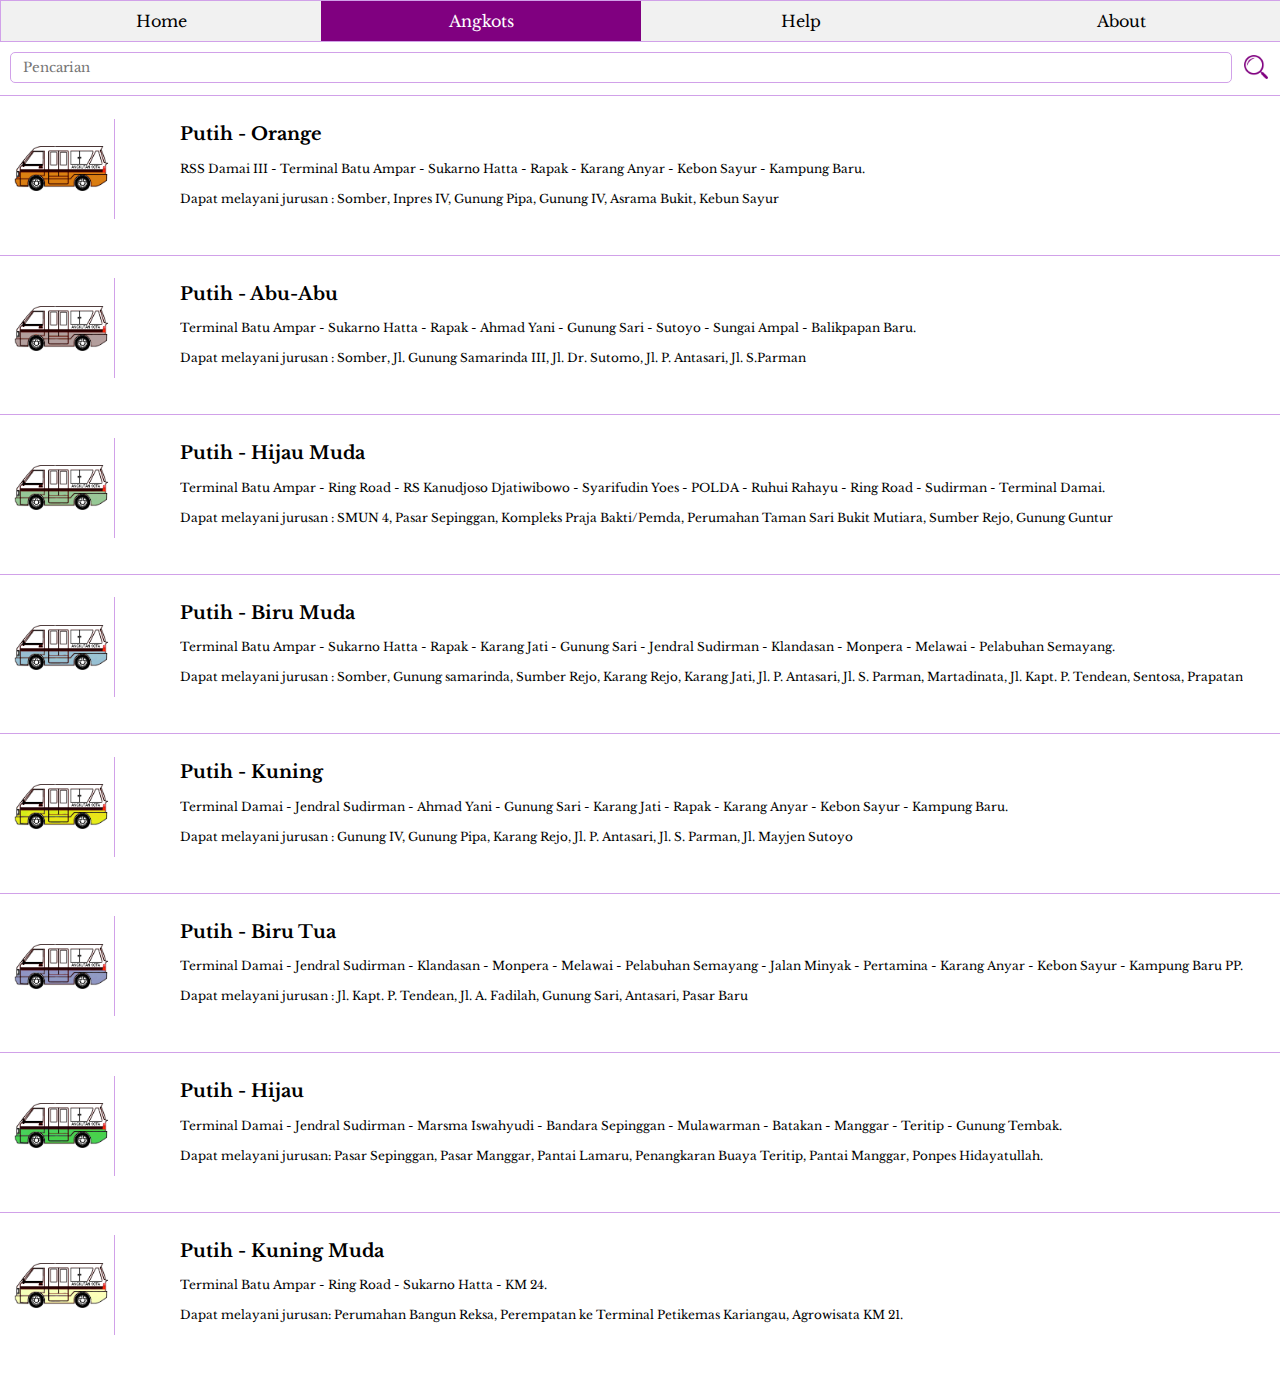
==== angkot.html @ 3744823b "inisiasi pertama" ====
<!DOCTYPE html>
<html lang="en">
<head>
	<meta name="viewport" content="width=device-width, initial-scale=1.0, user-scalable=no">
	<meta charset="UTF-8">
	<title>IKots</title>
	
	<link href="https://fonts.googleapis.com/css?family=Libre+Baskerville&display=swap" rel="stylesheet">
	<link rel="stylesheet" type="text/css" href="style.css">
	<!-- <style>
		div.paragraf1 {
			overflow-y: hidden;
		}
	</style> -->
</head>
<body>
	<div class="navi">
		<div class="navigation">
			<ul id="nav">
				<a href="home.html" class="item">Home</a>
				<a href="#" class="item active">Angkots</a>
				<a href="help.html" class="item">Help</a>			
				<a href="about.html" class="item">About</a>
			</ul>
		</div>
		<div class="pencarian">
			<input type="text" id="searchbox" placeholder="Pencarian">
			<button type="submit"></button>	
		</div>
	</div>
	<header>
		<div class="pare1">
			<div class="pasupare">
				<div class="paragraf1">
					<!-- Putih - Oren -->
					<h2>Putih - Orange</h2>
					<br>
					<p>RSS Damai III - Terminal Batu Ampar - Sukarno Hatta - Rapak - Karang Anyar - Kebon Sayur - Kampung Baru.</p>
					<br>
					<p>Dapat melayani jurusan : Somber, Inpres IV, Gunung Pipa, Gunung IV, Asrama Bukit, Kebun Sayur</p>
				</div>
				<div class="gambar1">
					
				</div>
				
			</div>
			
			<div class="pasupare">
				<div class="paragraf1">
					<!-- Putih - Abu-abu -->
					<h2>Putih - Abu-Abu</h2>
					<br>
					<p>Terminal Batu Ampar - Sukarno Hatta - Rapak - Ahmad Yani - Gunung Sari - Sutoyo - Sungai Ampal - Balikpapan Baru.</p>
					<br>
					<p>Dapat melayani jurusan : Somber, Jl. Gunung Samarinda III, Jl. Dr. Sutomo, Jl. P. Antasari, Jl. S.Parman</p>
				</div>
				<div class="gambar2">
					
				</div>
				
			</div>

			<div class="pasupare">
				<div class="paragraf1">
					<!-- Putih - Hijau Muda -->
					<h2>Putih - Hijau Muda</h2>
					<br>
					<p>Terminal Batu Ampar - Ring Road - RS Kanudjoso Djatiwibowo - Syarifudin Yoes - POLDA - Ruhui Rahayu - Ring Road - Sudirman - Terminal Damai.</p>
					<br>
					<p>Dapat melayani jurusan : SMUN 4, Pasar Sepinggan, Kompleks Praja Bakti/Pemda, Perumahan Taman Sari Bukit Mutiara, Sumber Rejo, Gunung Guntur</p>
				</div>
				<div class="gambar3">
					
				</div>
				
			</div>
			<div class="pasupare">
				<div class="paragraf1">
					<!-- Putih - Biru Muda -->
					<h2>Putih - Biru Muda</h2>
					<br>
					<p>Terminal Batu Ampar - Sukarno Hatta - Rapak - Karang Jati - Gunung Sari - Jendral Sudirman - Klandasan - Monpera - Melawai - Pelabuhan Semayang.</p>
					<br>
					<p>Dapat melayani jurusan : Somber, Gunung samarinda, Sumber Rejo, Karang Rejo, Karang Jati, Jl. P. Antasari, Jl. S. Parman, Martadinata, Jl. Kapt. P. Tendean, Sentosa, Prapatan</p>
				</div>
				<div class="gambar4">
					
				</div>
			</div>

			<div class="pasupare">
				<div class="paragraf1">
					<!-- Putih - Kuning -->
					<h2>Putih - Kuning</h2>
					<br>
					<p>Terminal Damai - Jendral Sudirman - Ahmad Yani - Gunung Sari - Karang Jati - Rapak - Karang Anyar - Kebon Sayur - Kampung Baru.</p>
					<br>
					<p>Dapat melayani jurusan : Gunung IV, Gunung Pipa, Karang Rejo, Jl. P. Antasari, Jl. S. Parman, Jl. Mayjen Sutoyo</p>
				</div>
				<div class="gambar5">
					
				</div>
			</div>

			<div class="pasupare">
				<div class="paragraf1">
					<!-- Putih - Biru Tua -->
					<h2>Putih - Biru Tua</h2>
					<br>
					<p>Terminal Damai - Jendral Sudirman - Klandasan - Monpera - Melawai - Pelabuhan Semayang - Jalan Minyak - Pertamina - Karang Anyar - Kebon Sayur - Kampung Baru PP.</p>
					<br>
					<p>Dapat melayani jurusan : Jl. Kapt. P. Tendean, Jl. A. Fadilah, Gunung Sari, Antasari, Pasar Baru</p>
				</div>
				<div class="gambar6">
					
				</div>
			</div>

			<div class="pasupare">
				<div class="paragraf1">
					<!-- Putih - Hijau -->
					<h2>Putih - Hijau</h2>
					<br>
					<p>Terminal Damai - Jendral Sudirman - Marsma Iswahyudi - Bandara Sepinggan - Mulawarman - Batakan - Manggar - Teritip - Gunung Tembak.</p>
					<br>
					<p>Dapat melayani jurusan: Pasar Sepinggan, Pasar Manggar, Pantai Lamaru, Penangkaran Buaya Teritip, Pantai Manggar, Ponpes Hidayatullah.</p>
				</div>
				<div class="gambar7">
					
				</div>
			</div>

			<div class="pasupare">
				<div class="paragraf1">
					<!-- Putih - Kuning Muda -->
					<h2>Putih - Kuning Muda</h2>
					<br>
					<p>Terminal Batu Ampar - Ring Road - Sukarno Hatta - KM 24.</p>
					<br>
					<p>Dapat melayani jurusan: Perumahan Bangun Reksa, Perempatan ke Terminal Petikemas Kariangau, Agrowisata KM 21.</p>
				</div>
				<div class="gambar8">
					
				</div>
			</div>
		</div>

	</header>

	
	<!-- <header>
		<h1>asdasd</h1>		
	</header>
	<script src="D:/all-about-makassar-master/jquery.js"></script> -->
	<script>
		var btnContainer = document.getElementById("nav");
		var btns = btnContainer.getElementsByClassName("item");

		for (var i=0; i < btns.length; i++) {
			btns[i].addEventListener("click", function () {
					var current = document.getElementsByClassName("active");
					current[0].className = current[0].className.replace(" active","");
					this.className += " active";
			});
		}
	</script>
</body>
</html>
---- style.css ----
*{
	/*box-sizing: border-box;*/
	margin: 0;
	padding: 0;
	font-family: 'Libre Baskerville', serif;
}

html {
	/*height: 50%;*/
	text-align: left;
	/*font-family: arial;*/
}

.navi {
	position: relative;
	/*background-image: linear-gradient(to right bottom, #9331ff, #d1a1e9);*/
	/*background-image: url(aye.jpg);*/
	background-position: center;
	background-size: cover;
	display: flex;
	flex-direction: column;
	justify-content: top;
	align-items: left;
	/*height: 100vh;*/
	/*margin-bottom: 30%;*/
}
	
ul {
	display: flex;
	font-size: 12px;
	float: left;	
	border: 1px solid #d1a1e9;
	list-style-type: none;
	margin: 0;
	padding: 0;
	width: 100%;
	background-color: #f1f1f1;
}

a {
	font-size: 16px;
	/*font-family: sans-serif;*/
	flex: 1;
	text-align: center;
}

@media only screen and (max-width: 299px) {
	ul {
		flex-direction: column;
	}

	.gambar1 {

	}
}


a {
	/*font-family: 'Libre Baskerville', serif;*/
	/*border-right: 1px solid green;*/
  	display: block;
  	color: #000;
  	padding: 10px 11.6px;
	text-decoration: none;
}


/* Change the link color on hover */
a.active,a:hover {
	background-color: purple;
	 /*background-image: linear-gradient(to right top, purple, #d1a1e9);*/
	color: white;
}
.pencarian {
	display: flex;
	width: 100vw;
	/*border: 1px solid #fff;*/
	border-radius: 5px;
	justify-content: center;
	align-items: center;
	margin: 10px 0;
}

button {
	background-repeat: no-repeat;
	background-image: url('search.png');
	background-size: 100%;
	background-position: center;
	background-color: transparent; 
	border: 2px solid transparent;
	/*margin-top: 6px;*/
	margin: 0 10px;
	height: 30px;
	width: 30px;
	/*border: 1px solid #fff;*/
}

input {
	display: block;
	width: 100%;
	border: 1px solid #d1a1e9;
	border-radius: 5px;
	padding: 6px 12px;
	/*padding-right: 100px;*/
	margin-left: 10px;
}

/*header{
	background-color: red;
	height: 400px;
	width: 100%;
}*/

header {
	
}
.pare1 {
	line-height: 1.25;
	/*height: 100vh;*/
	margin-top: -2.75vh;
	align-items: left;
	/*justify-content: center;*/
	display: flex;
	flex-direction: column;
	text-align: left;
}

.pasupare {
	/*background-image: url('aye.jpg');*/
	margin-top: 3vh;
	border-top: 1px solid #d1a1e9;
	padding-bottom: 1vh;
	padding-top: 0.5vh;
}
.gambar1 {	
	border-right: 1px solid #d1a1e9;
	margin-top: 2vh;
	margin-left: 1.5vh;
	background-repeat: no-repeat;
	background-image: url('Putih Oren.png');
	background-size: 100%;
	background-position: center;
	background-color: transparent; 
	height: 100px;
	width: 100px;
}

.gambar2 {	
	border-right: 1px solid #d1a1e9;
	margin-top: 2vh;
	margin-left: 1.5vh;
	background-repeat: no-repeat;
	background-image: url('Putih Abu.png');
	background-size: 100%;
	background-position: center;
	background-color: transparent; 
	height: 100px;
	width: 100px;
}

.gambar3 {	
	border-right: 1px solid #d1a1e9;
	margin-top: 2vh;
	margin-left: 1.5vh;
	background-repeat: no-repeat;
	background-image: url('Putih Hijau Muda.png');
	background-size: 100%;
	background-position: center;
	background-color: transparent; 
	height: 100px;
	width: 100px;
}

.gambar4 {	
	border-right: 1px solid #d1a1e9;
	margin-top: 2vh;
	margin-left: 1.5vh;
	background-repeat: no-repeat;
	background-image: url('Putih Biru Muda.png');
	background-size: 100%;
	background-position: center;
	background-color: transparent; 
	height: 100px;
	width: 100px;
}

.gambar5 {	
	border-right: 1px solid #d1a1e9;
	margin-top: 2vh;
	margin-left: 1.5vh;
	background-repeat: no-repeat;
	background-image: url('Putih Kuning.png');
	background-size: 100%;
	background-position: center;
	background-color: transparent; 
	height: 100px;
	width: 100px;
}

.gambar6 {	
	border-right: 1px solid #d1a1e9;
	margin-top: 2vh;
	margin-left: 1.5vh;
	background-repeat: no-repeat;
	background-image: url('Putih Biru Tua.png');
	background-size: 100%;
	background-position: center;
	background-color: transparent; 
	height: 100px;
	width: 100px;
}

.gambar7 {	
	border-right: 1px solid #d1a1e9;
	margin-top: 2vh;
	margin-left: 1.5vh;
	background-repeat: no-repeat;
	background-image: url('Putih Hijau Tua.png');
	background-size: 100%;
	background-position: center;
	background-color: transparent; 
	height: 100px;
	width: 100px;
}

.gambar8 {	
	border-right: 1px solid #d1a1e9;
	margin-top: 2vh;
	margin-left: 1.5vh;
	background-repeat: no-repeat;
	background-image: url('Putih Kuning Muda.png');
	background-size: 100%;
	background-position: center;
	background-color: transparent; 
	height: 100px;
	width: 100px;
}
.paragraf1 {
	/*color: white;	*/
	height: 15%;
	/*width: 30%;*/
	position: absolute;
	margin-top: 2.5vh;
	margin-left: 20vh;
	margin-right: 2vh;
	margin-bottom: 1.5vh;
	/*padding-bottom: 2vh;*/
	font-size: 12px;
	/*white-space: pre-line;*/
	overflow: hidden;
	text-overflow: ellipsis;
	/*overflow-y: hidden;*/
	overflow-y: scroll;
	/*overflow-x: scroll;*/
	/*padding-top: 10%;*/
	/*border: 2px solid #d1a1e9;*/
	/*border-radius: 3%;*/
	/*border-bottom: 2px solid #d1a1e9*/
	/*border-top: 2px solid #d1a1e9;*/
	/*line-height: normal;*/
	/*border-top: 2px solid #d1a1e9;*/

}

p {
	/*margin-bottom: 2vh;*/
}

.welcome {
	margin-top: 5vh;
	margin-left: 8vh;
	margin-right: 7vh;
	margin-bottom: 1.5vh;
	height: 15%;
	/*text-align: center;*/
}

.uwu {
	margin-top: 5vh;
	margin-left: 1vh;
	margin-right: 1vh;
	margin-bottom: 1.5vh;
	height: 15%;
	text-align: center;
}
.welcome h1 {
	font-size: 25px;
	text-align: center;
}

.help {
	text-align: left;
	text-overflow: ellipsis;
	/*margin-left: 2vh;*/
}
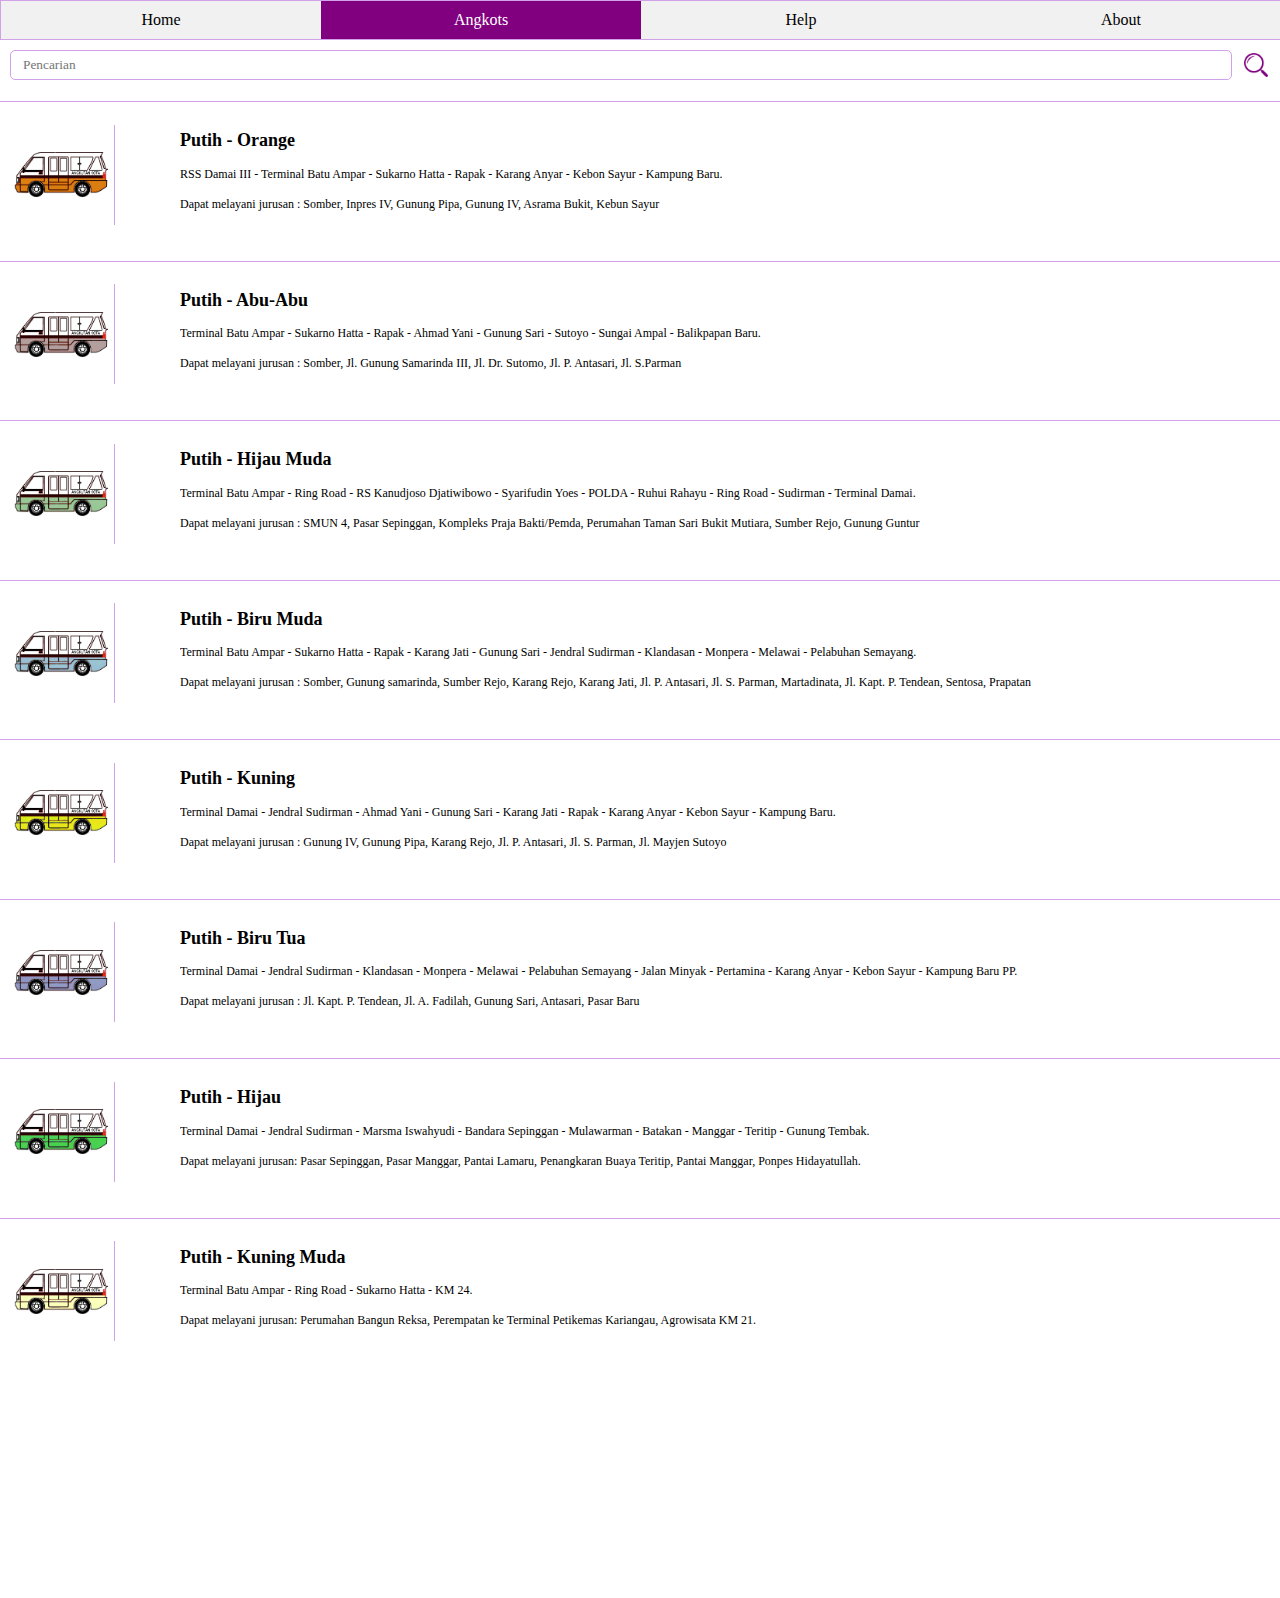
==== commit 5465ac55: "memperbaiki overflow pada halaman angkot.html" ====
--- a/angkot.html
+++ b/angkot.html
@@ -4,14 +4,7 @@
 	<meta name="viewport" content="width=device-width, initial-scale=1.0, user-scalable=no">
 	<meta charset="UTF-8">
 	<title>IKots</title>
-	
-	<link href="https://fonts.googleapis.com/css?family=Libre+Baskerville&display=swap" rel="stylesheet">
 	<link rel="stylesheet" type="text/css" href="style.css">
-	<!-- <style>
-		div.paragraf1 {
-			overflow-y: hidden;
-		}
-	</style> -->
 </head>
 <body>
 	<div class="navi">
@@ -37,12 +30,11 @@
 					<br>
 					<p>RSS Damai III - Terminal Batu Ampar - Sukarno Hatta - Rapak - Karang Anyar - Kebon Sayur - Kampung Baru.</p>
 					<br>
-					<p>Dapat melayani jurusan : Somber, Inpres IV, Gunung Pipa, Gunung IV, Asrama Bukit, Kebun Sayur</p>
-				</div>
-				<div class="gambar1">
-					
-				</div>
-				
+					<p>Dapat melayani jurusan : Somber, Inpres IV, Gunung Pipa, Gunung IV, Asrama Bukit, Kebun Sayur</p>		
+					</div>
+					<div class="gambar1">
+							
+					</div>				
 			</div>
 			
 			<div class="pasupare">
--- a/style.css
+++ b/style.css
@@ -25,6 +25,9 @@
 	/*margin-bottom: 30%;*/
 }
 	
+body {
+	overflow-x: hidden;
+}
 ul {
 	display: flex;
 	font-size: 12px;
@@ -54,6 +57,96 @@
 	}
 }
 
+@media only screen and (max-height: 539px) {
+	.paragraf1 {
+
+	}
+}
+
+@media only screen and (max-height: 599px) {
+	.paragraf1 {
+		left: 2vh;
+	}
+}
+
+
+@media only screen and (max-height: 529px) {
+	.paragraf1 {
+		left: 4vh;
+	}
+}
+
+@media only screen and (max-height: 499px) {
+	.paragraf1 {
+		left: 6vh;
+	}
+}
+
+@media only screen and (max-height: 429px) {
+	.paragraf1 {
+		left: 9vh;
+	}
+}
+
+@media only screen and (max-height: 399px) {
+	.paragraf1 {
+		left: 10vh;
+	}
+}
+
+@media only screen and (max-height: 379px) {
+	.paragraf1 {
+		left: 12vh;
+	}
+}
+
+@media only screen and (max-height: 359px) {
+	.paragraf1 {
+		left: 14vh;
+	}
+}
+
+@media only screen and (max-height: 324px) {
+	.paragraf1 {
+		left: 16vh;
+	}
+}
+
+@media only screen and (max-height: 299px) {
+	.paragraf1 {
+		left: 19vh;
+	}
+}
+
+@media only screen and (max-height: 280px) {
+	.paragraf1 {
+		left: 22vh;
+	}
+}
+
+@media only screen and (max-height: 259px) {
+	.paragraf1 {
+		left: 25vh;
+	}
+}
+
+@media only screen and (max-height: 249px) {
+	.paragraf1 {
+		left: 27vh;
+	}
+}
+
+@media only screen and (max-height: 239px) {
+	.paragraf1 {
+		left: 30vh;
+	}
+}
+
+@media only screen and (max-height: 214px) {
+	.paragraf1 {
+		left: 34vh;
+	}
+}
 
 a {
 	/*font-family: 'Libre Baskerville', serif;*/
@@ -127,11 +220,17 @@
 
 .pasupare {
 	/*background-image: url('aye.jpg');*/
-	margin-top: 3vh;
+	margin-top: 4vh;
 	border-top: 1px solid #d1a1e9;
-	padding-bottom: 1vh;
 	padding-top: 0.5vh;
 }
+
+/*.pasupare2 {
+	margin-top: 4vh;
+	border-top: 1px solid #d1a1e9;
+	padding-top: 0.5vh;
+}*/
+
 .gambar1 {	
 	border-right: 1px solid #d1a1e9;
 	margin-top: 2vh;
@@ -237,7 +336,7 @@
 }
 .paragraf1 {
 	/*color: white;	*/
-	height: 15%;
+	height: 27.5vw;
 	/*width: 30%;*/
 	position: absolute;
 	margin-top: 2.5vh;
@@ -247,7 +346,7 @@
 	/*padding-bottom: 2vh;*/
 	font-size: 12px;
 	/*white-space: pre-line;*/
-	overflow: hidden;
+	/*overflow-x: hidden;*/
 	text-overflow: ellipsis;
 	/*overflow-y: hidden;*/
 	overflow-y: scroll;
@@ -292,4 +391,8 @@
 	text-align: left;
 	text-overflow: ellipsis;
 	/*margin-left: 2vh;*/
+}
+
+.paragraf1 p {
+	/*padding-bottom: 10%;*/
 }